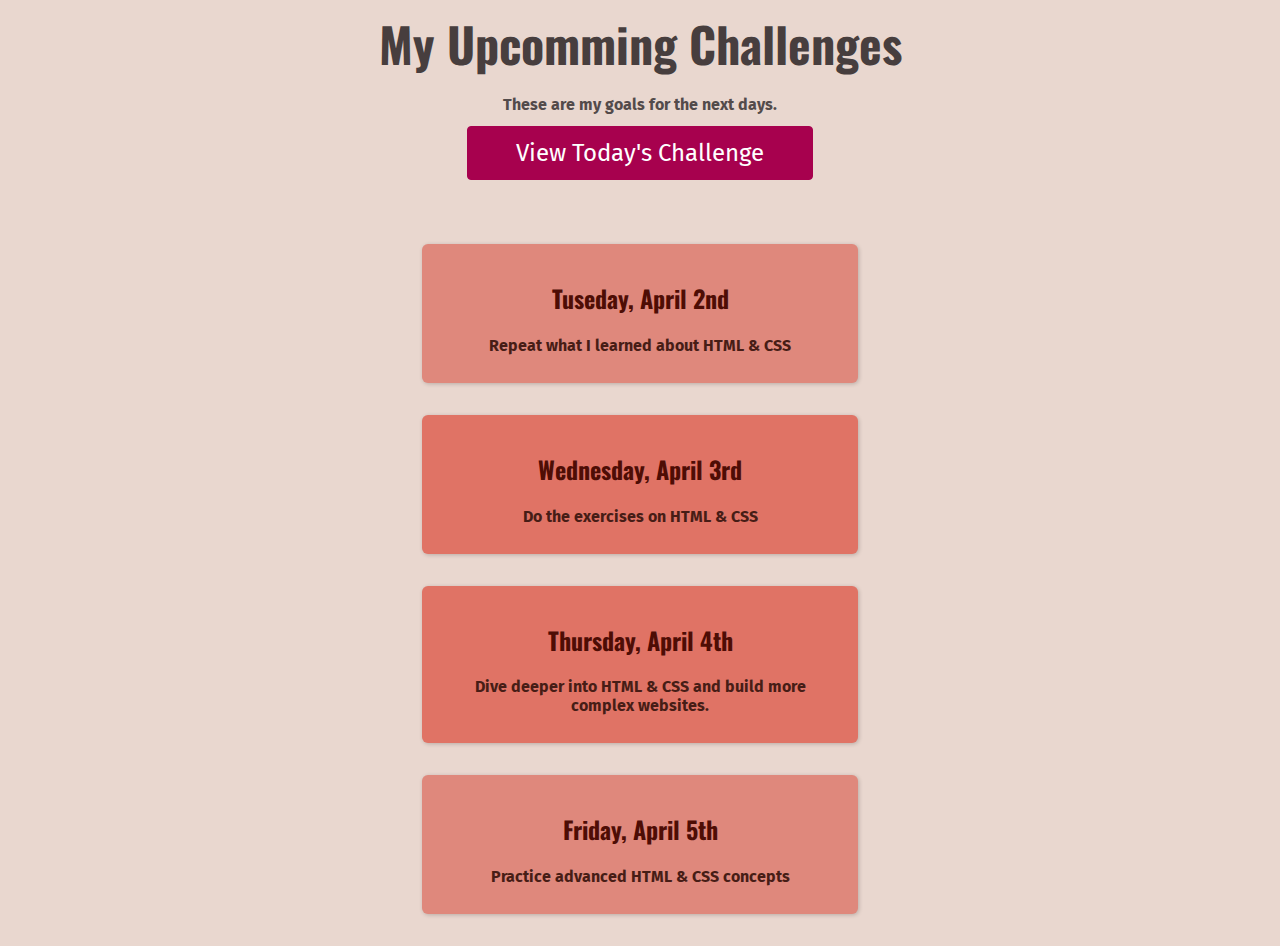
==== full-week.html @ 9b2f2232 "renewal index page ver me" ====
<!DOCTYPE html>
<html lang="en">
  <head>
    <meta charset="UTF-8" />
    <meta http-equiv="X-UA-Compatible" content="IE=edge" />
    <meta name="viewport" content="width=device-width, initial-scale=1.0" />
    <title>My Upcomming Challenges</title>
    <link rel="preconnect" href="https://fonts.googleapis.com" />
    <link rel="preconnect" href="https://fonts.gstatic.com" crossorigin />
    <link
      href="https://fonts.googleapis.com/css2?family=Fira+Sans:wght@400;700&family=Oswald:wght@700&display=swap"
      rel="stylesheet"
    />
    <link rel="stylesheet" href="./styles/shared.css" />
    <link rel="stylesheet" href="./styles/full-week.css" />
  </head>
  <body>
    <header>
      <h1>My Upcomming Challenges</h1>
      <p>These are my goals for the next days.</p>
      <a href="./index.html">View Today's Challenge</a>
    </header>
    <main>
      <ol>
        <li>
          <h2>Tuseday, April 2nd</h2>
          <p>Repeat what I learned about HTML & CSS</p>
        </li>
        <li class="highlight-goal">
          <h2>Wednesday, April 3rd</h2>
          <p>Do the exercises on HTML & CSS</p>
        </li>
        <li class="highlight-goal">
          <h2>Thursday, April 4th</h2>
          <p>Dive deeper into HTML & CSS and build more complex websites.</p>
        </li>
        <li>
          <h2>Friday, April 5th</h2>
          <p>Practice advanced HTML & CSS concepts</p>
        </li>
      </ol>
    </main>
  </body>
</html>
---- styles/shared.css ----
body {
    text-align: center;
    background-color: rgb(233,215, 207);
    color: rgb(83, 75, 75);
    font-family: 'Fira Sans', sans-serif;

}

h1 {
    font-family: 'Oswald', sans-serif;
}

p {
    font-weight: bold;
}

a {
    text-decoration: none;
    color: rgb(167, 1, 78);

}

a:hover {
    text-decoration: underline;
}
---- styles/full-week.css ----
header {
    margin-bottom: 64px;
}

h1 {
    font-size: 48px;
    color: rgb(71, 62, 62);
    margin: 0;
}

header p {
    margin-bottom: 12px;
}

a {
    padding: 12px 48px;
    background-color: rgb(167,1,78);
    color: white;
    border: 1px solid rgb(167, 1, 78);
    border-radius: 4px;
    font-size: 24px;
    display: inline-block;
}

a:hover {
    text-decoration: none;
    background-color: rgb(180,12,90);
}

ol {
    list-style: none;
    width: 500px;
    margin: 36px auto 0 auto;
    padding: 0;
}

li {
    padding: 16px;
    box-shadow: 1px 1px 4px rgba(0,0,0,0.2);
    margin: 32px;
    background-color: rgb(223, 136, 124);
    border-radius: 6px;
}

ol > li > h2 {
    color: rgb(78, 13, 5);
    font-family: 'Oswald', sans-serif;
}

main p {
    margin: 12px;
    color: rgb(71, 29, 22);
}

.highlight-goal {
    background-color: rgb(224, 115, 101);
}
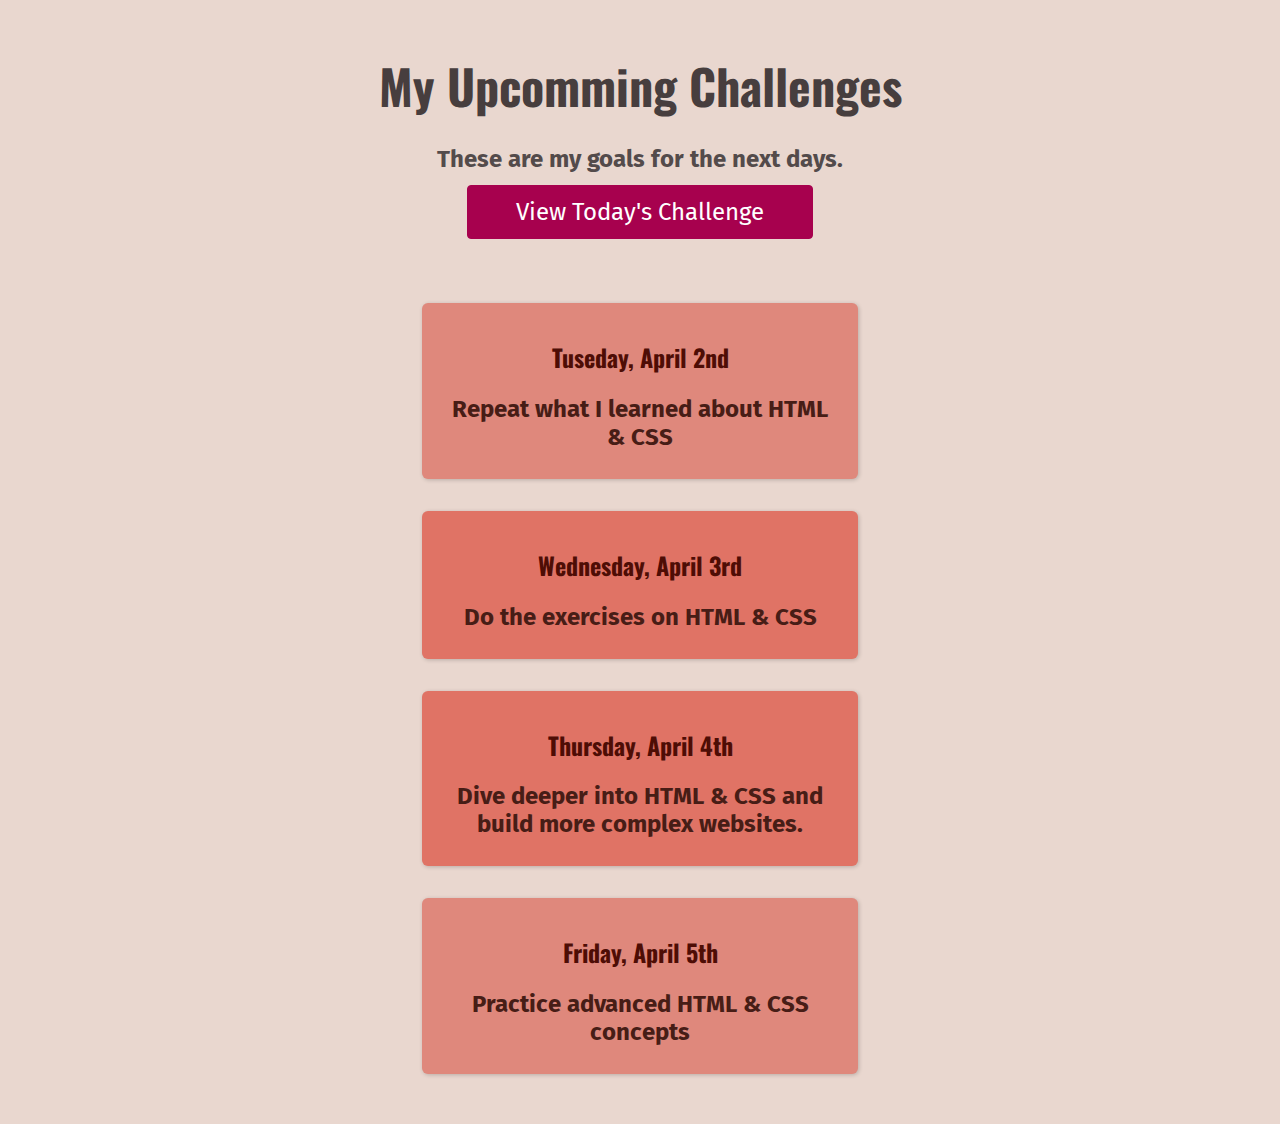
==== commit b4259f61: "add favicon" ====
--- a/full-week.html
+++ b/full-week.html
@@ -13,6 +13,7 @@
     />
     <link rel="stylesheet" href="./styles/shared.css" />
     <link rel="stylesheet" href="./styles/full-week.css" />
+    <link rel="icon" href="./images/favicon.ico" type="image/x-icon" />
   </head>
   <body>
     <header>
--- a/styles/shared.css
+++ b/styles/shared.css
@@ -3,6 +3,8 @@
     background-color: rgb(233,215, 207);
     color: rgb(83, 75, 75);
     font-family: 'Fira Sans', sans-serif;
+    margin: 50px;
+
 
 }
 
@@ -12,6 +14,7 @@
 
 p {
     font-weight: bold;
+    font-size: 24px;
 }
 
 a {
